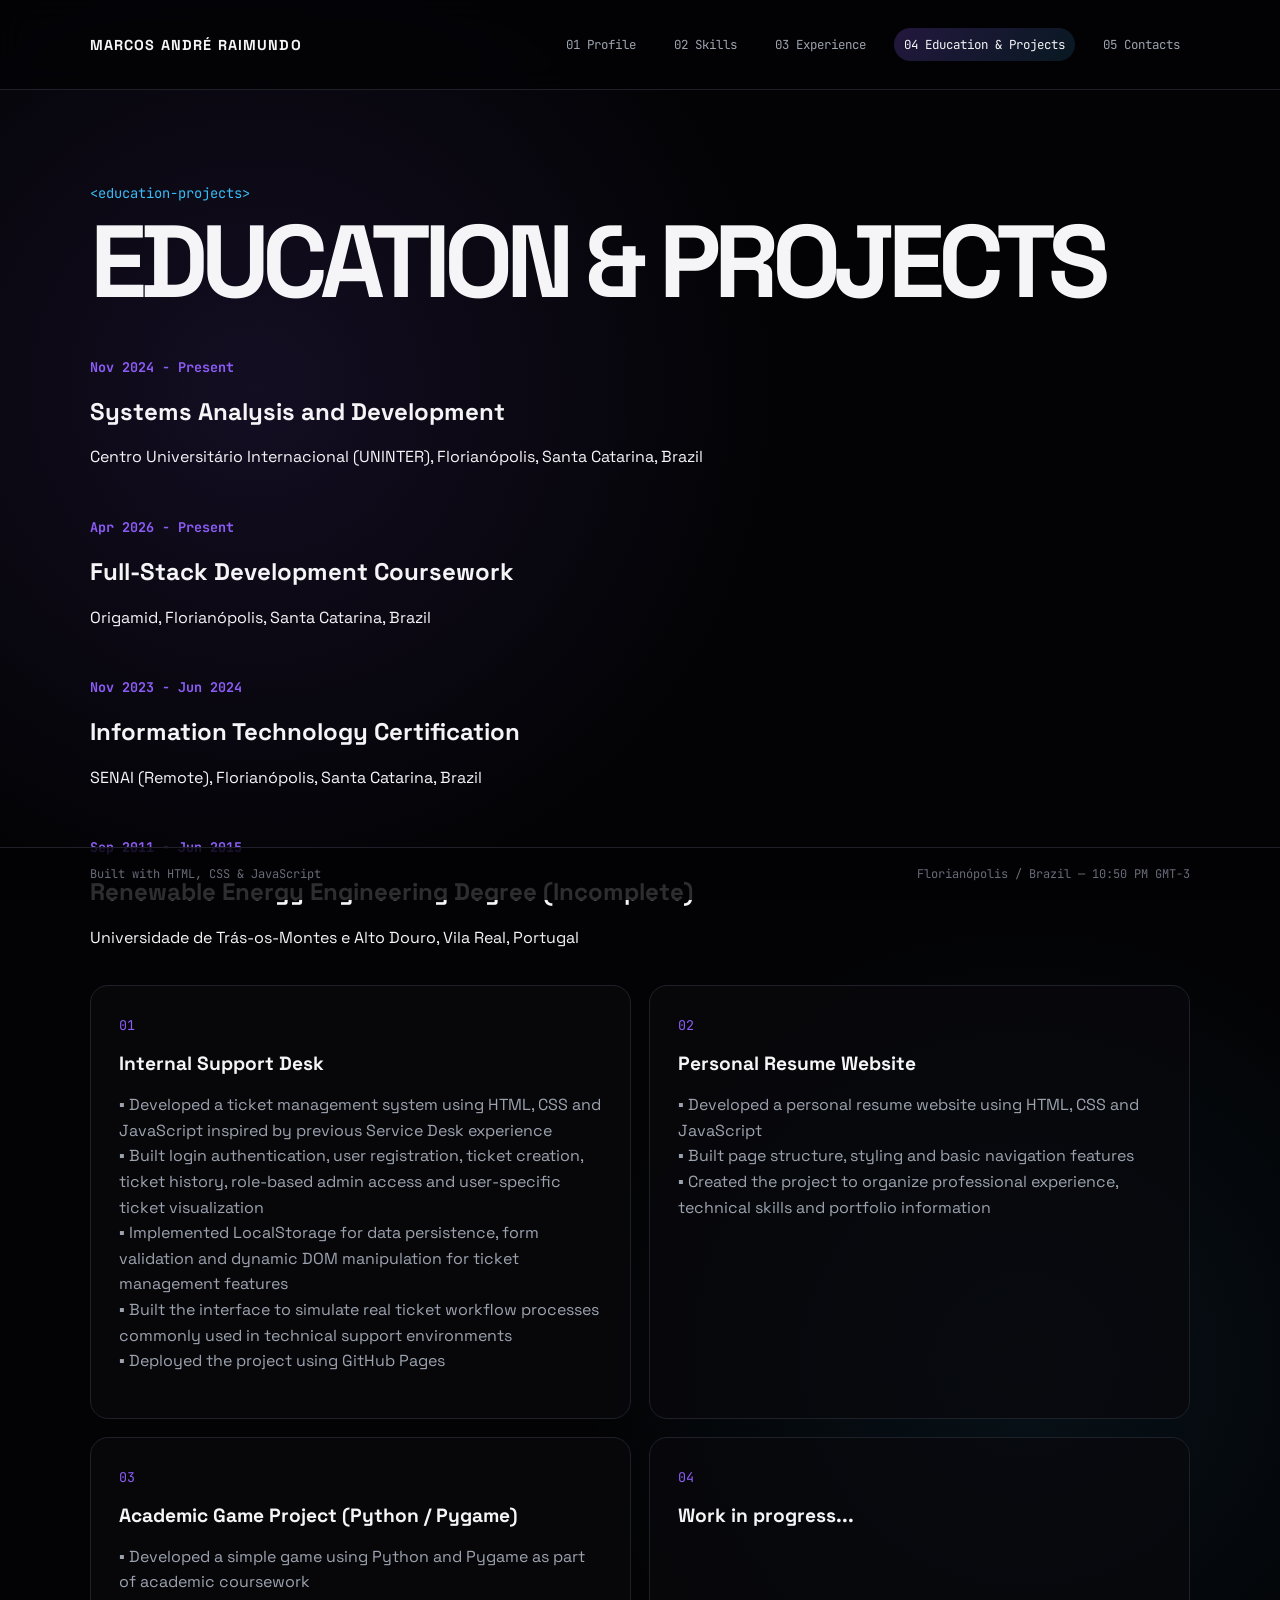
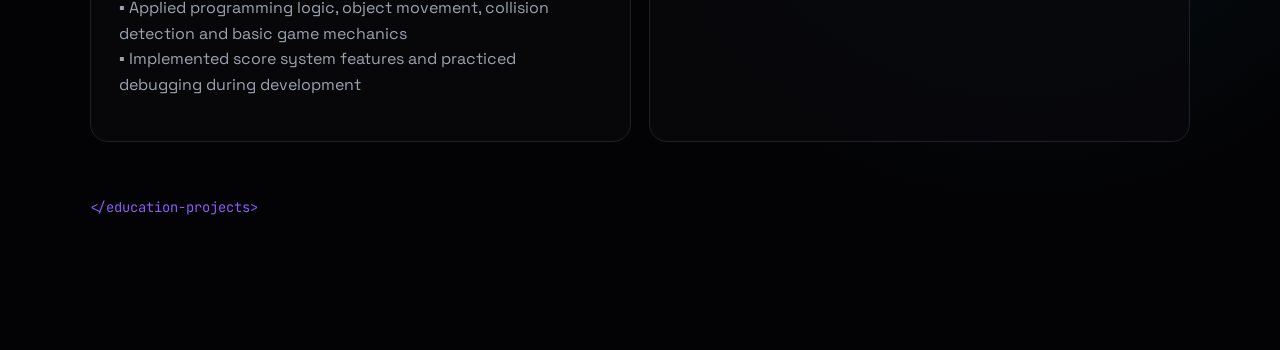
==== education-projects.html @ 16ebfe1d "Add files via upload" ====
<!DOCTYPE html>
<html lang="en">
<head>
  <meta charset="UTF-8">
  <meta name="viewport" content="width=device-width, initial-scale=1.0">
  <title>Marcos Raimundo | Education & Projects</title>
  <link rel="preconnect" href="https://fonts.googleapis.com">
  <link rel="preconnect" href="https://fonts.gstatic.com" crossorigin>
  <link href="https://fonts.googleapis.com/css2?family=JetBrains+Mono:wght@400;600;700&family=Space+Grotesk:wght@400;500;600;700&display=swap" rel="stylesheet">
  <link rel="stylesheet" href="style.css">
</head>
<body>
  <header class="topbar">
    <a class="logo" href="index.html">MARCOS ANDRÉ RAIMUNDO</a>
    
<nav class="nav">
  <a href="profile.html">01 Profile</a>
  <a href="skills.html">02 Skills</a>
  <a href="experience.html">03 Experience</a>
  <a href="education-projects.html">04 Education & Projects</a>
  <a href="contact.html">05 Contacts</a>
</nav>
  </header>

<main class="page">
  <p class="section-tag">&lt;education-projects&gt;</p>
  <h1>Education & Projects</h1>
<!--EDUCAÇÃO-->
  <article>
    <h3 class="date">Nov 2024 - Present</h3>
    <h2>Systems Analysis and Development</h2>
    <p>Centro Universitário Internacional (UNINTER), Florianópolis, Santa Catarina, Brazil</p>
  </article> <br>

  <article>
    <h3 class="date">Apr 2026 - Present</h3>
    <h2>Full-Stack Development Coursework</h2>
    <p>Origamid, Florianópolis, Santa Catarina, Brazil</p>
  </article> <br>

  <article>
    <h3 class="date">Nov 2023 - Jun 2024</h3>
    <h2>Information Technology Certification</h2>
    <p>SENAI (Remote), Florianópolis, Santa Catarina, Brazil</p>
  </article> <br>

  <article>
    <h3 class="date">Sep 2011 - Jun 2015</h3>
    <h2>Renewable Energy Engineering Degree (Incomplete)</h2>
    <p>Universidade de Trás-os-Montes e Alto Douro, Vila Real, Portugal</p>
  </article> <br>

    <!--PROJETOS-->
  <div class="grid projects">
    <article class="card clickable-card"
    onclick="window.open('https://marai85.github.io/internal-support-desk/index.html', '_blank')">
      <span>01</span>
      <h2>Internal Support Desk</h2>
      <p>
        ▪ Developed a ticket management system using HTML, CSS and JavaScript inspired by previous Service Desk experience <br>
        ▪ Built login authentication, user registration, ticket creation, ticket history, role-based admin access and user-specific ticket visualization <br>
        ▪ Implemented LocalStorage for data persistence, form validation and dynamic DOM manipulation for ticket management features <br>
        ▪ Built the interface to simulate real ticket workflow processes commonly used in technical support environments <br>
        ▪ Deployed the project using GitHub Pages<br>
      </p>
    </article>

    <article class="card clickable-card"
             onclick="window.open('https://marai85.github.io/CurriculoMarcosRaimundo/', '_blank')">
      <span>02</span>
      <h2>Personal Resume Website</h2>
      <p>
        ▪ Developed a personal resume website using HTML, CSS and JavaScript<br>
        ▪ Built page structure, styling and basic navigation features<br>
        ▪ Created the project to organize professional experience, technical skills and portfolio information<br>
      </p>
    </article>

    <article class="card clickable-card"
             onclick="window.open('', '_blank')">
      <span>03</span>
      <h2>Academic Game Project (Python / Pygame)</h2>
      <p>
        ▪ Developed a simple game using Python and Pygame as part of academic coursework<br>
        ▪ Applied programming logic, object movement, collision detection and basic game mechanics<br>
        ▪ Implemented score system features and practiced debugging during development<br>
      </p>
    </article>

    <article class="card clickable-card"
             onclick="window.open('', '_blank')">
      <span>04</span>
      <h2>Work in progress...</h2>
      <p>
      </p>
    </article>
  </div>

  <p class="section-tag closing">&lt;/education-projects&gt;</p>
</main>


  <footer class="footer">
    <span>Built with HTML, CSS & JavaScript</span>
    <span id="local-time">Florianópolis / Brazil</span>
  </footer>

  <script src="script.js"></script>
</body>
</html>
---- style.css ----
* {
  box-sizing: border-box;
}

:root {
  --bg: #030305;
  --bg-soft: #08080d;
  --text: #f5f5f7;
  --muted: #9ca3af;
  --soft: #686b78;
  --line: #20202a;
  --purple: #8b5cf6;
  --purple-dark: #4c1d95;
  --blue: #38bdf8;
}

body {
  margin: 0;
  min-height: 100vh;
  background:
    radial-gradient(circle at 20% 20%, rgba(139, 92, 246, 0.12), transparent 28%),
    radial-gradient(circle at 80% 70%, rgba(56, 189, 248, 0.08), transparent 26%),
    var(--bg);
  color: var(--text);
  font-family: "Space Grotesk", Arial, sans-serif;
}

a {
  color: inherit;
  text-decoration: none;
}

.topbar {
  position: fixed;
  inset: 0 0 auto 0;
  z-index: 10;
  padding: 28px 7vw;
  display: flex;
  align-items: center;
  justify-content: space-between;
  background: rgba(3, 3, 5, 0.82);
  backdrop-filter: blur(14px);
  border-bottom: 1px solid var(--line);
}

.logo {
  font-weight: 700;
  letter-spacing: 0.08em;
  font-size: 0.9rem;
}

.nav {
  display: flex;
  gap: 18px;
  font-family: "JetBrains Mono", monospace;
  font-size: 0.78rem;
  color: var(--muted);
}

.nav a {
  padding: 8px 10px;
  border-radius: 999px;
  transition: color 0.2s ease, background 0.2s ease;
}

.nav a:hover,
.nav a.active {
  color: var(--text);
  background: linear-gradient(135deg, rgba(139, 92, 246, 0.24), rgba(56, 189, 248, 0.12));
}

.home {
  min-height: 100vh;
  padding: 180px 8vw 120px;
  display: flex;
  flex-direction: column;
  align-items: center;
  justify-content: center;
  text-align: center;
}

.eyebrow,
.section-tag {
  font-family: "JetBrains Mono", monospace;
  color: var(--blue);
  font-size: 0.86rem;
}

h1 {
  margin: 0;
  font-size: clamp(2.8rem, 8vw, 7.8rem);
  line-height: 0.9;
  letter-spacing: -0.07em;
  text-transform: uppercase;
}

.home h1 {
  max-width: 980px;
}

.accent-line {
  width: 72px;
  height: 2px;
  margin: 30px 0;
  background: linear-gradient(90deg, var(--purple), var(--blue));
}

.role {
  margin: 0;
  font-size: clamp(1rem, 2vw, 1.4rem);
  color: var(--text);
}

.home-info {
  margin-top: 28px;
  color: var(--muted);
  font-size: 1rem;
}

.home-info p {
  margin: 8px 0;
}

.learning {
  margin-top: 34px;
  font-family: "JetBrains Mono", monospace;
  color: var(--purple);
  font-size: 0.88rem;
}

.page {
  width: min(1100px, 86vw);
  min-height: 100vh;
  margin: 0 auto;
  padding: 170px 0 120px;
}

.page h1 {
  margin: 12px 0 50px;
}

.content-block {
  max-width: 820px;
  color: var(--muted);
  font-size: 1.18rem;
  line-height: 1.75;
}

.content-block h2 {
  color: var(--text);
  margin-top: 34px;
}

.grid {
  display: grid;
  grid-template-columns: repeat(2, minmax(0, 1fr));
  gap: 18px;
}

.card,
.timeline article {
  background: rgba(8, 8, 13, 0.76);
  border: 1px solid var(--line);
  border-radius: 18px;
  padding: 28px;
  transition: transform 0.2s ease, border-color 0.2s ease;
}

.card:hover,
.timeline article:hover {
  transform: translateY(-4px);
  border-color: rgba(139, 92, 246, 0.7);
}

.card span,
.date {
  font-family: "JetBrains Mono", monospace;
  color: var(--purple);
  font-size: 0.84rem;
}

.card h2,
.timeline h2 {
  margin: 16px 0 10px;
  font-size: 1.2rem;
}

.card p,
.timeline p {
  color: var(--muted);
  line-height: 1.6;
}

.timeline {
  display: grid;
  gap: 18px;
}

.contact-list {
  display: grid;
  gap: 16px;
  max-width: 720px;
  font-family: "JetBrains Mono", monospace;
}

.contact-list a {
  border: 1px solid var(--line);
  border-radius: 16px;
  padding: 22px;
  color: var(--muted);
  transition: color 0.2s ease, border-color 0.2s ease;
}

.contact-list a:hover {
  color: var(--text);
  border-color: var(--blue);
}

.closing {
  margin-top: 56px;
  color: var(--purple);
}

.footer {
  position: fixed;
  left: 0;
  right: 0;
  bottom: 0;
  padding: 18px 7vw;
  display: flex;
  justify-content: space-between;
  gap: 20px;
  background: rgba(3, 3, 5, 0.82);
  border-top: 1px solid var(--line);
  color: var(--soft);
  font-family: "JetBrains Mono", monospace;
  font-size: 0.75rem;
}

@media (max-width: 900px) {
  .topbar {
    position: static;
    display: block;
  }
  .nav {
    margin-top: 20px;
    flex-wrap: wrap;
  }
  .home,
  .page {
    padding-top: 80px;
  }
  .grid {
    grid-template-columns: 1fr;
  }
  .footer {
    position: static;
    flex-direction: column;
  }
}
.paraFinal1 , .paraFinal2 {
  font-weight: bold;
}
#paraFinal1, #paraFinal2, #paraFinal3 {
  font-size:75%;
}
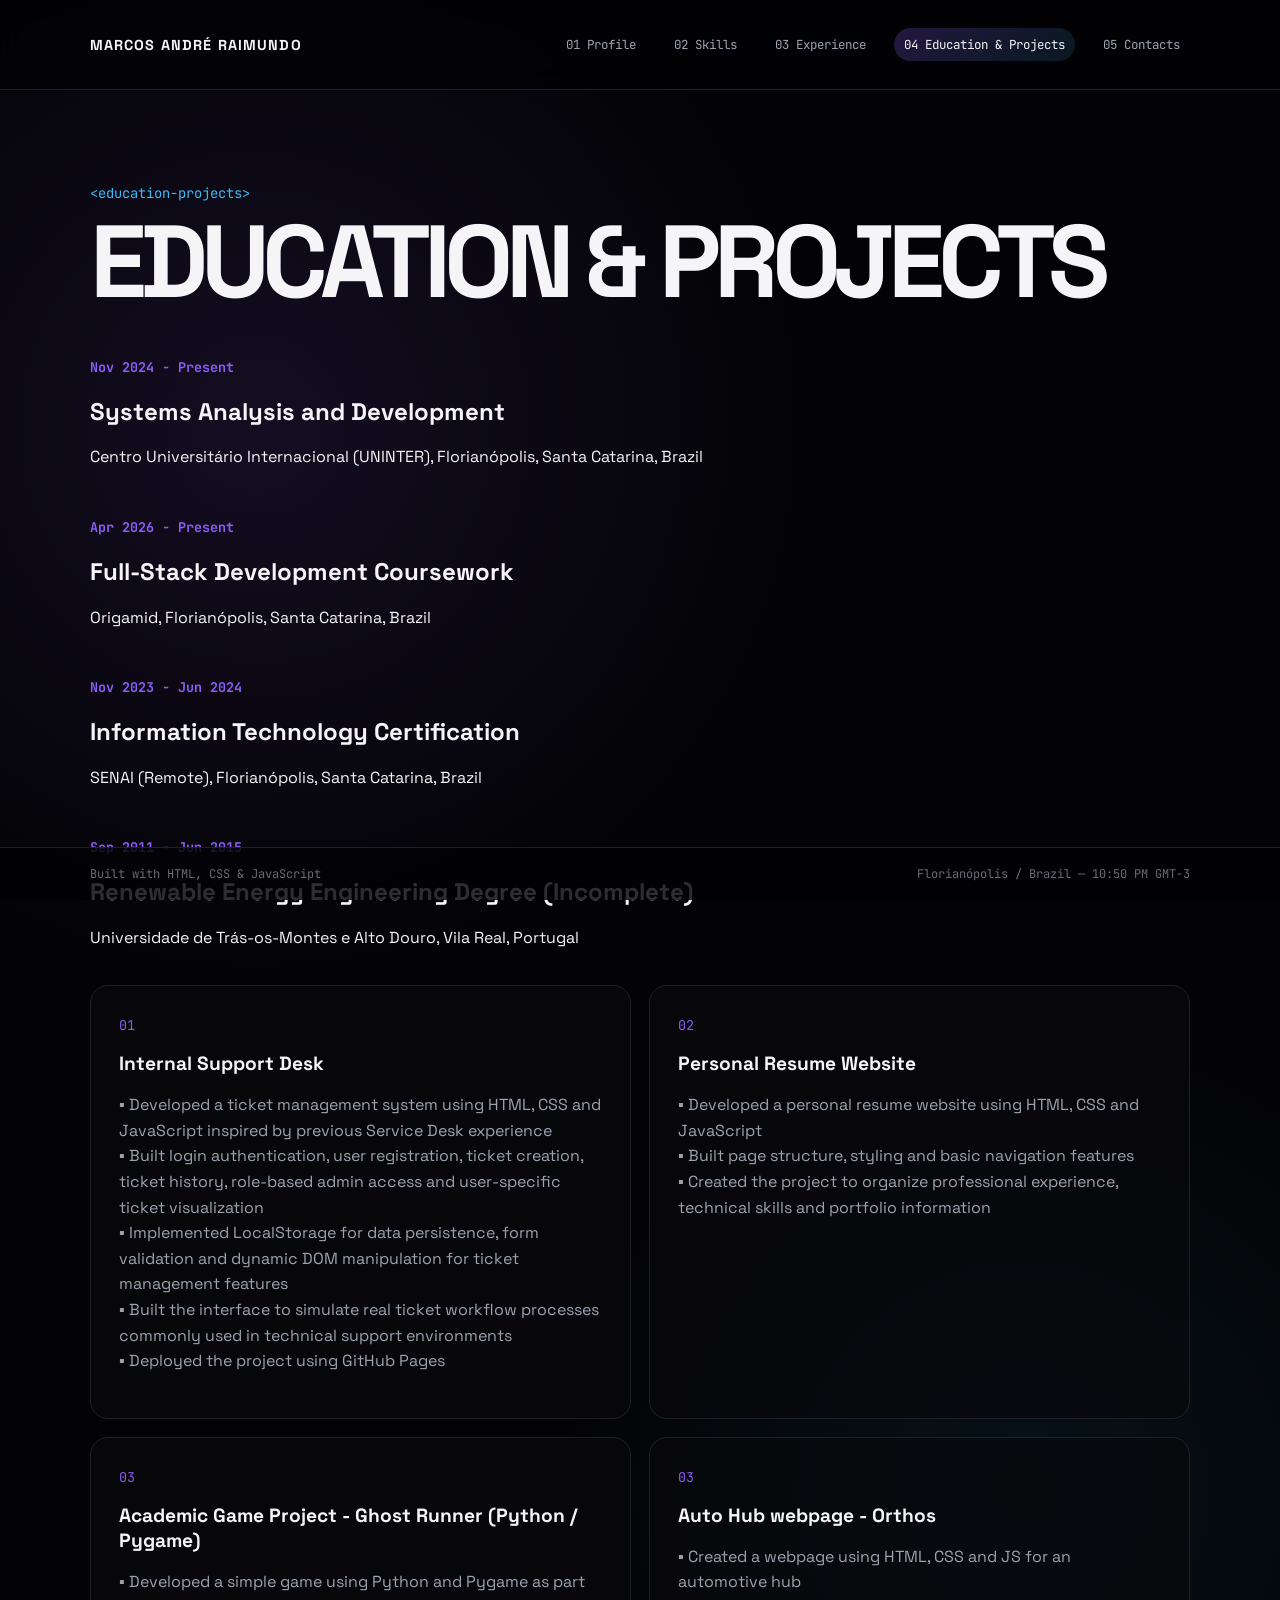
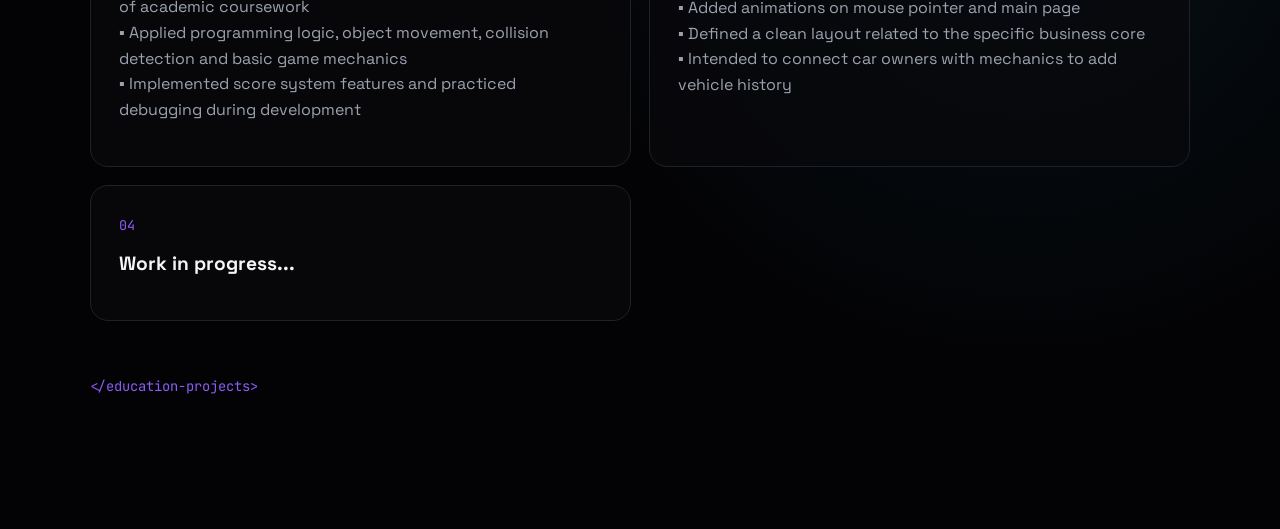
==== commit feec243c: "Adicionados na aba eductation and project, para incrementar mais projetos e atualizar outros" ====
--- a/education-projects.html
+++ b/education-projects.html
@@ -77,13 +77,25 @@
     </article>
 
     <article class="card clickable-card"
-             onclick="window.open('', '_blank')">
+             onclick="window.open('https://github.com/MaRai85/ghost-runner-horror-game', '_blank')">
       <span>03</span>
-      <h2>Academic Game Project (Python / Pygame)</h2>
+      <h2>Academic Game Project  - Ghost Runner (Python / Pygame)</h2>
       <p>
         ▪ Developed a simple game using Python and Pygame as part of academic coursework<br>
         ▪ Applied programming logic, object movement, collision detection and basic game mechanics<br>
         ▪ Implemented score system features and practiced debugging during development<br>
+      </p>
+    </article>
+
+    <article class="card clickable-card"
+             onclick="window.open('https://github.com/MaRai85/Auto-Hub.git', '_blank')">
+      <span>03</span>
+      <h2>Auto Hub webpage - Orthos</h2>
+      <p>
+        ▪ Created a webpage using HTML, CSS and JS for an automotive hub <br>
+        ▪ Added animations on mouse pointer and main page <br>
+        ▪ Defined a clean layout related to the specific business core <br>
+        ▪ Intended to connect car owners with mechanics to add vehicle history <br>
       </p>
     </article>
 
@@ -99,7 +111,6 @@
   <p class="section-tag closing">&lt;/education-projects&gt;</p>
 </main>
 
-
   <footer class="footer">
     <span>Built with HTML, CSS & JavaScript</span>
     <span id="local-time">Florianópolis / Brazil</span>
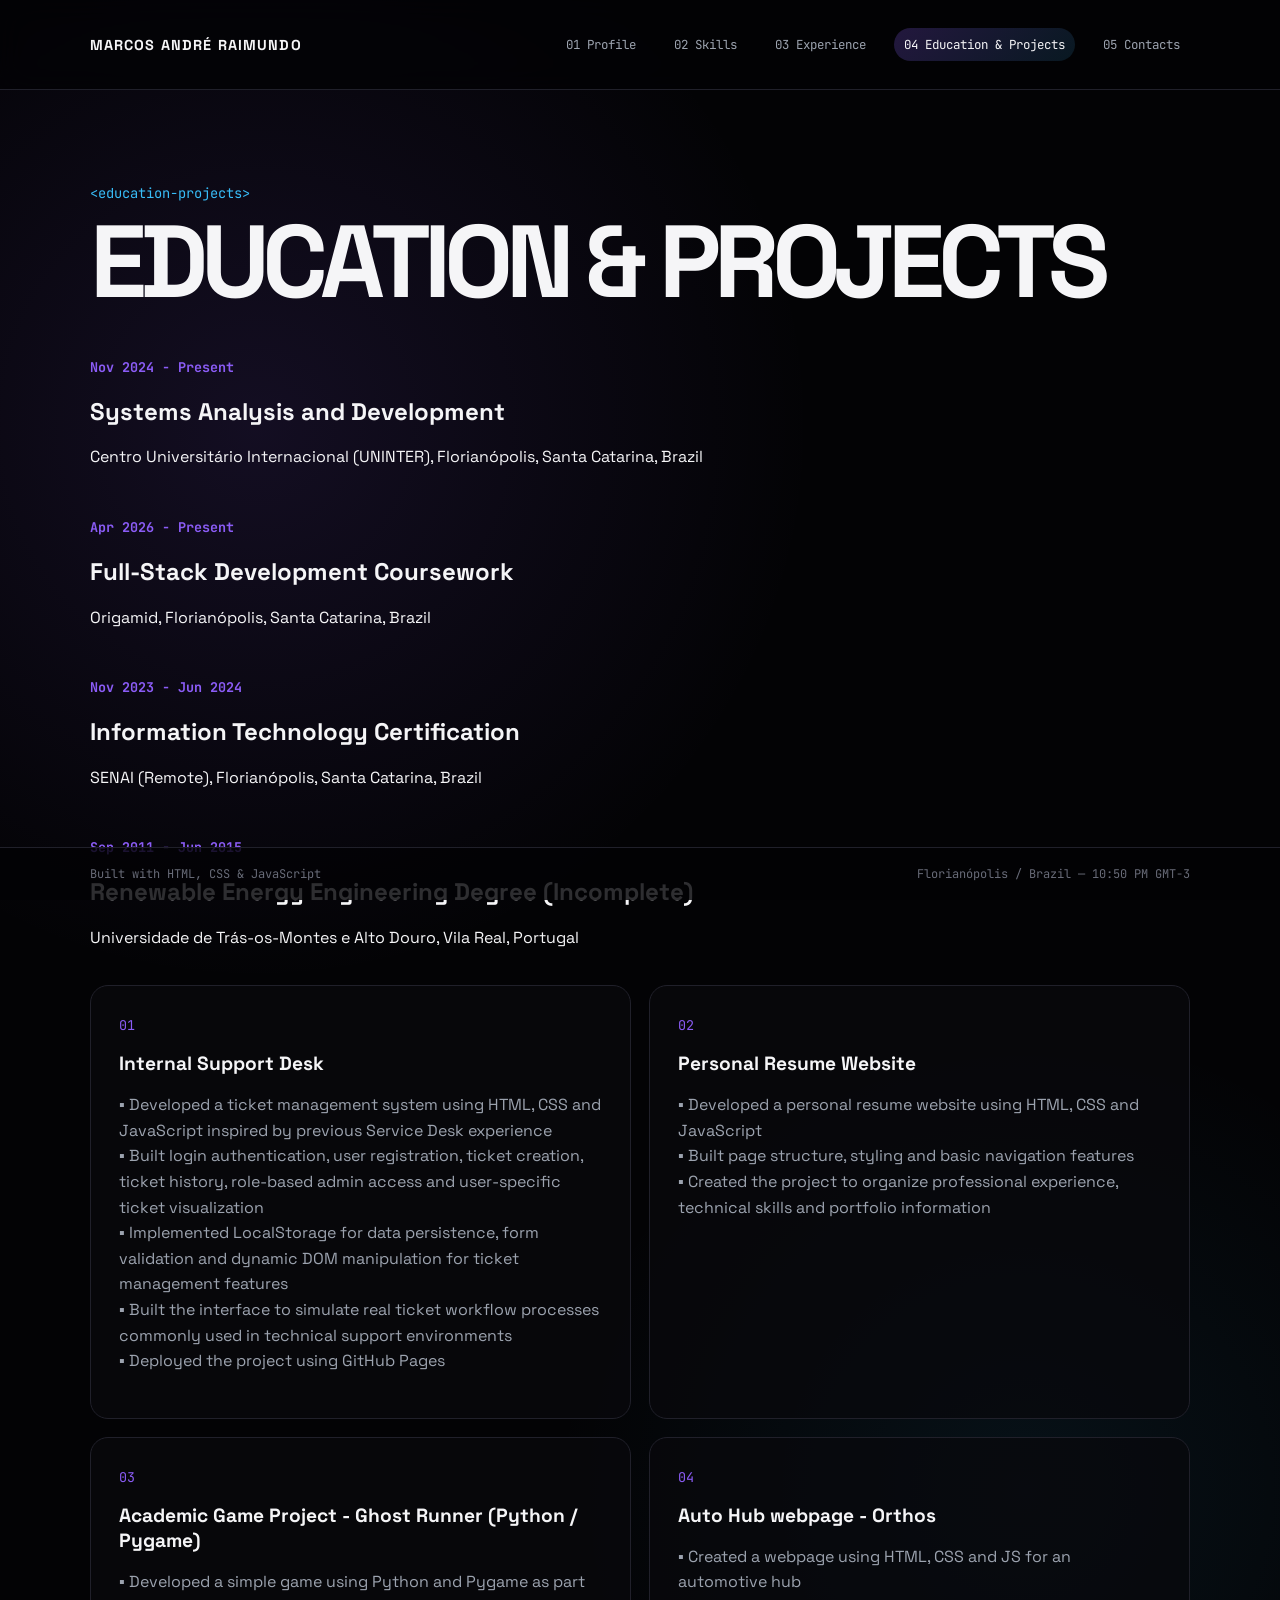
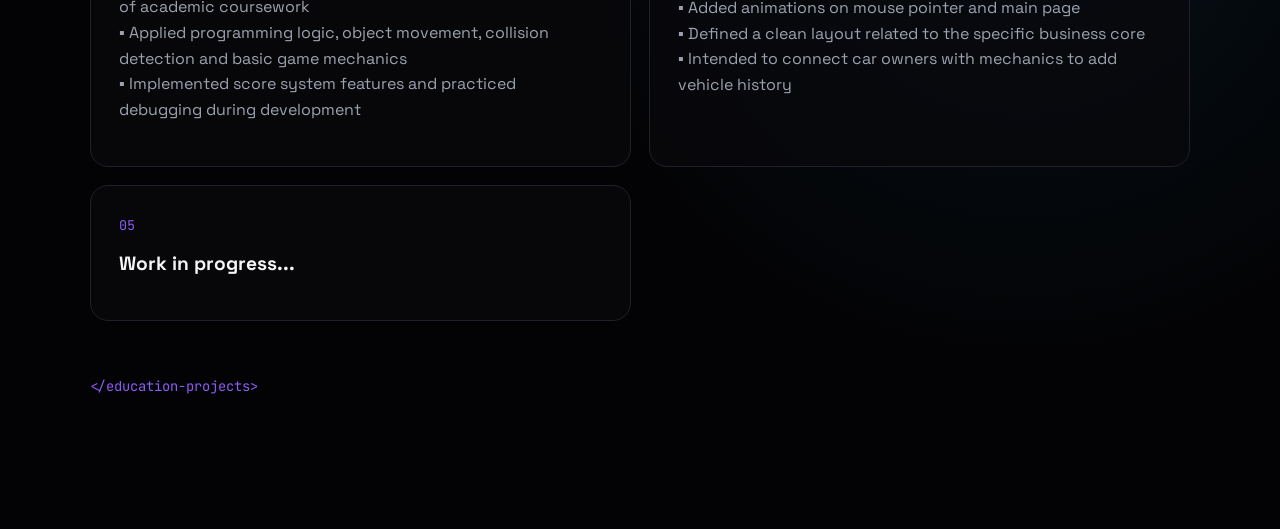
==== commit ed9179ef: "Adicionados na aba eductation and project, para incrementar mais projetos e atualizar outros" ====
--- a/education-projects.html
+++ b/education-projects.html
@@ -89,7 +89,7 @@
 
     <article class="card clickable-card"
              onclick="window.open('https://github.com/MaRai85/Auto-Hub.git', '_blank')">
-      <span>03</span>
+      <span>04</span>
       <h2>Auto Hub webpage - Orthos</h2>
       <p>
         ▪ Created a webpage using HTML, CSS and JS for an automotive hub <br>
@@ -101,7 +101,7 @@
 
     <article class="card clickable-card"
              onclick="window.open('', '_blank')">
-      <span>04</span>
+      <span>05</span>
       <h2>Work in progress...</h2>
       <p>
       </p>
